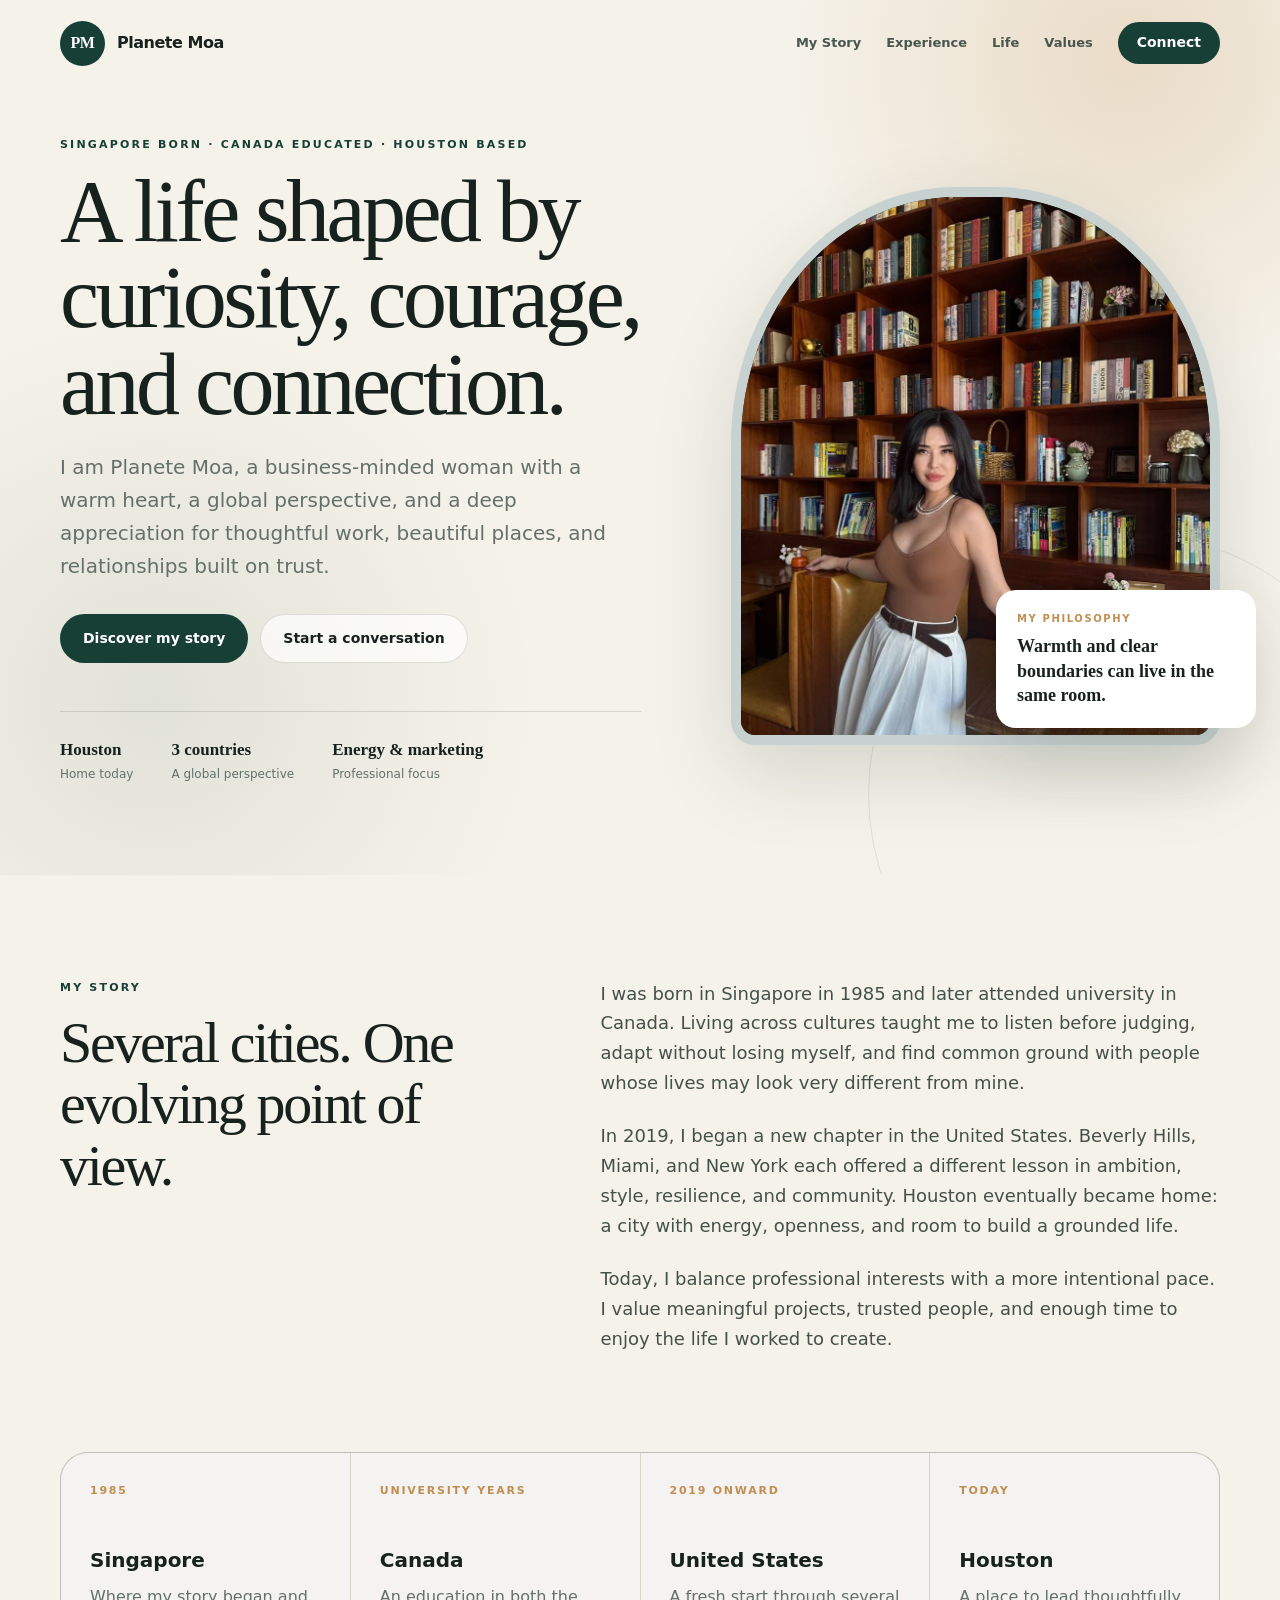
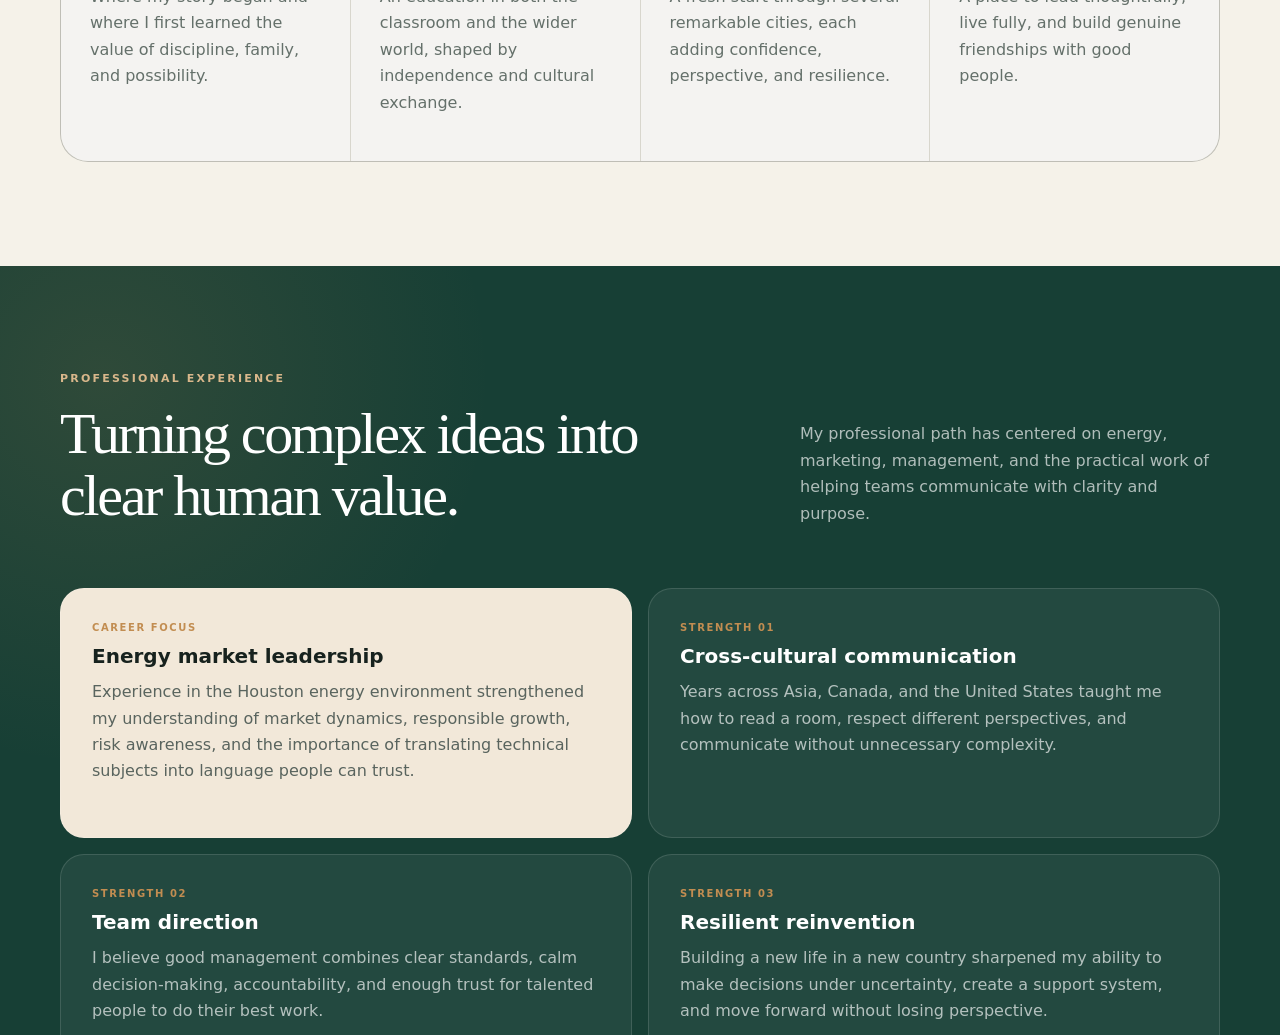
==== community/index.html @ be62682f "Publish community/index.html" ====
<!doctype html>
<html lang="en">
  <head>
    <meta charset="UTF-8" />
    <meta name="viewport" content="width=device-width, initial-scale=1.0" />
    <meta http-equiv="refresh" content="0; url=../#values" />
    <title>Planete Moa | Values</title>
    <link rel="canonical" href="../#values" />
  </head>
  <body>
    <p><a href="../#values">Continue to Planete Moa's personal website.</a></p>
  </body>
</html>
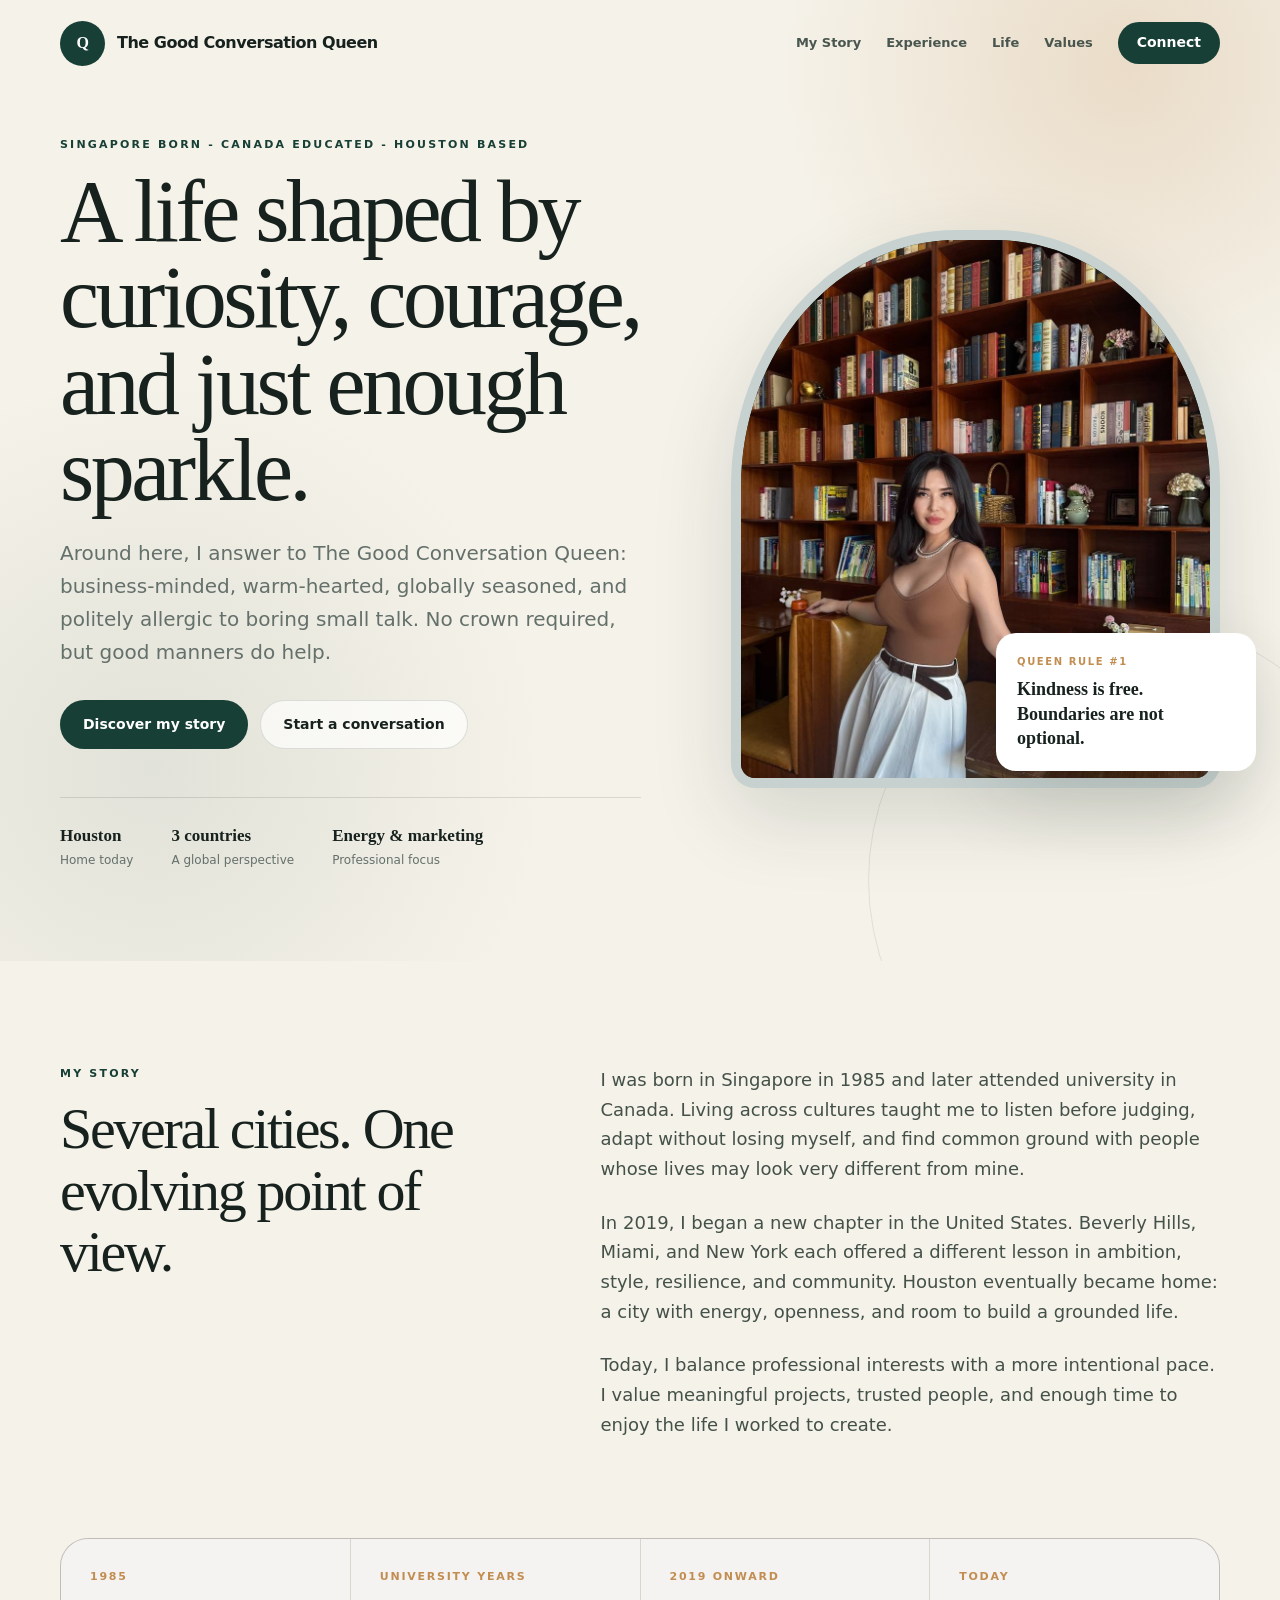
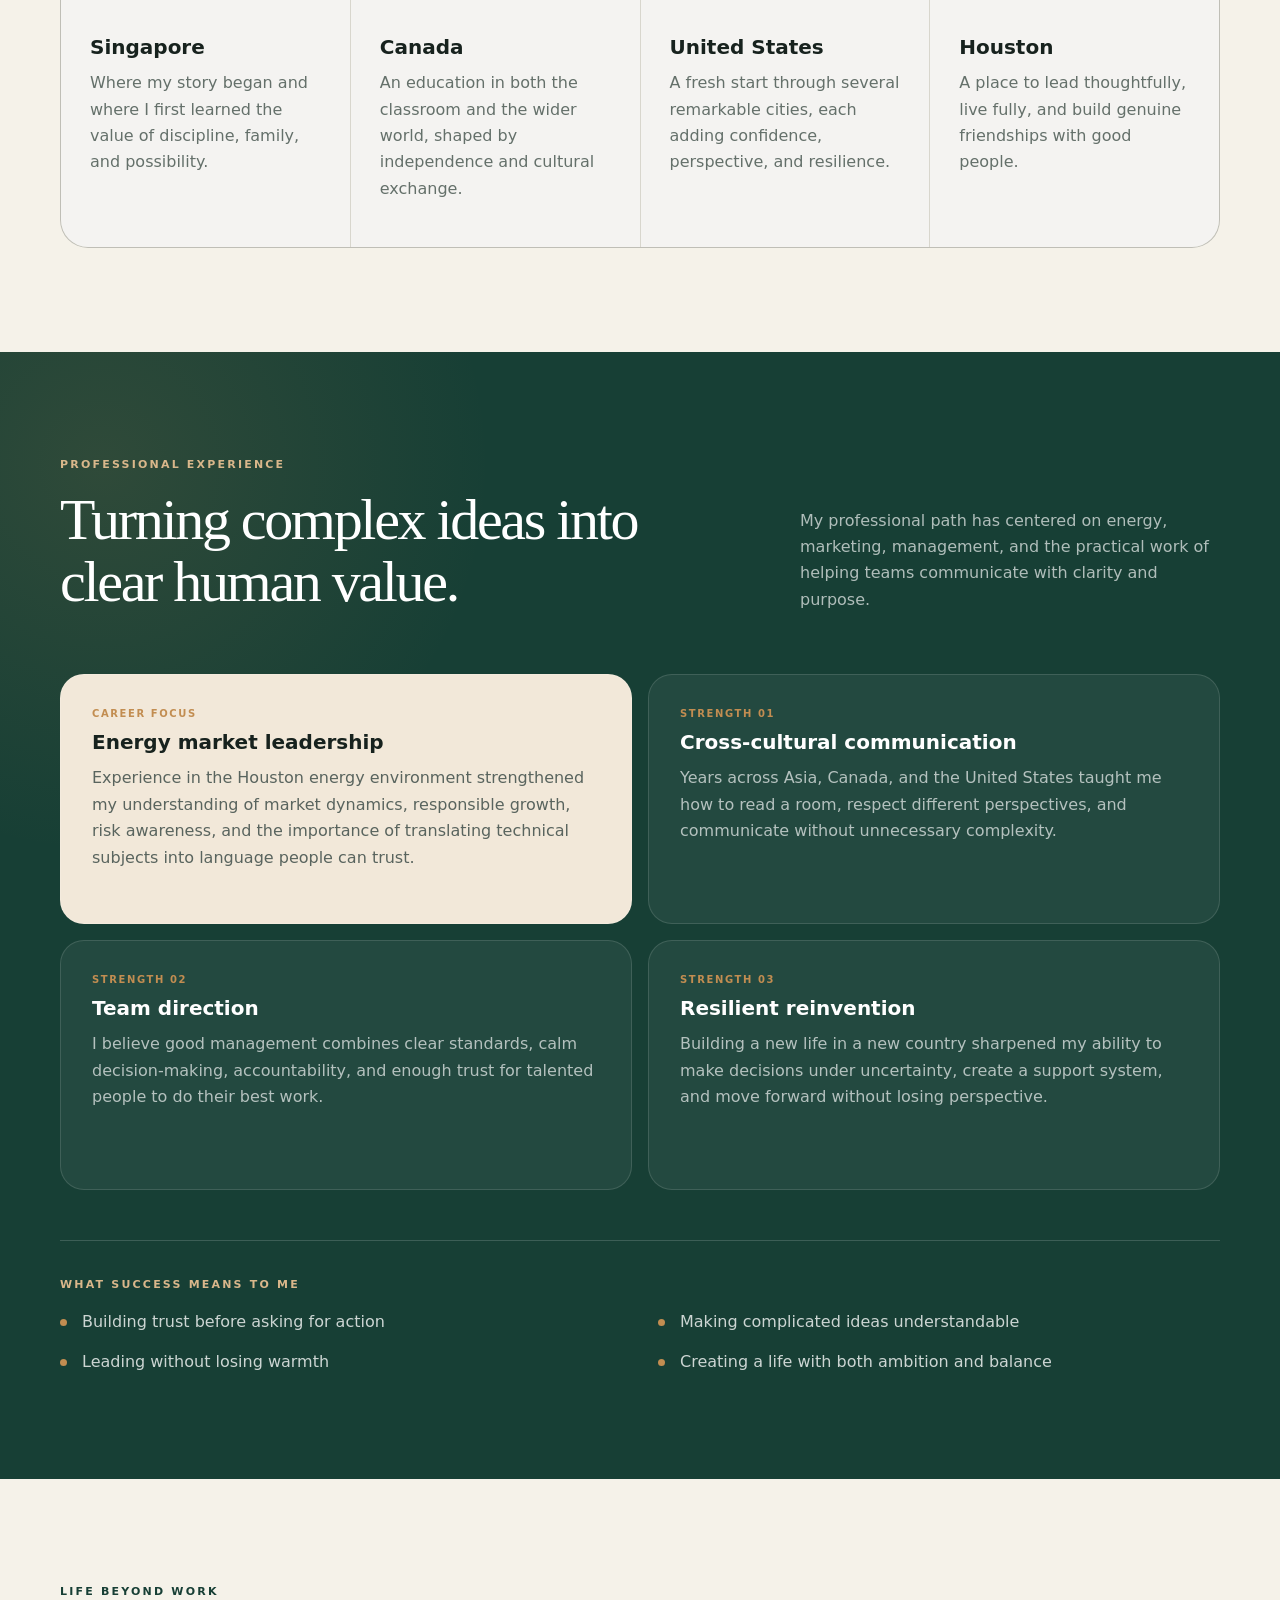
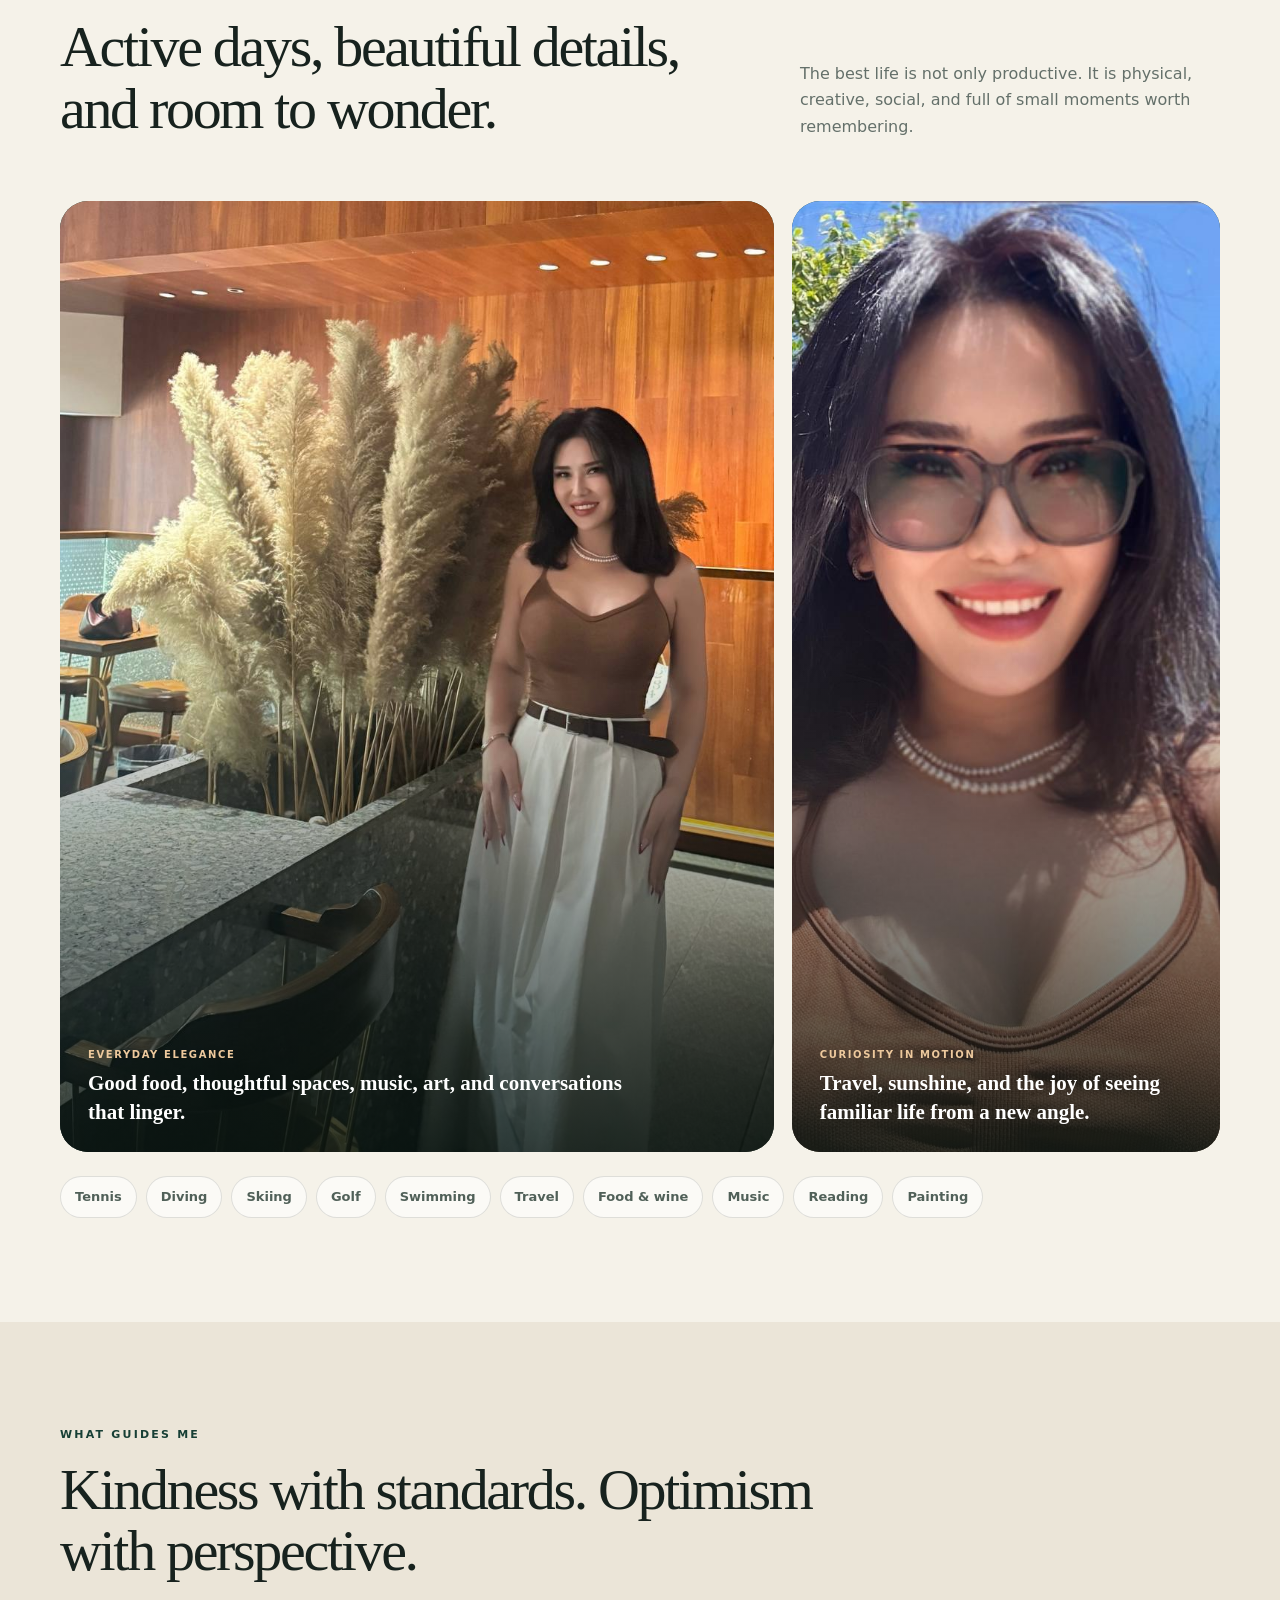
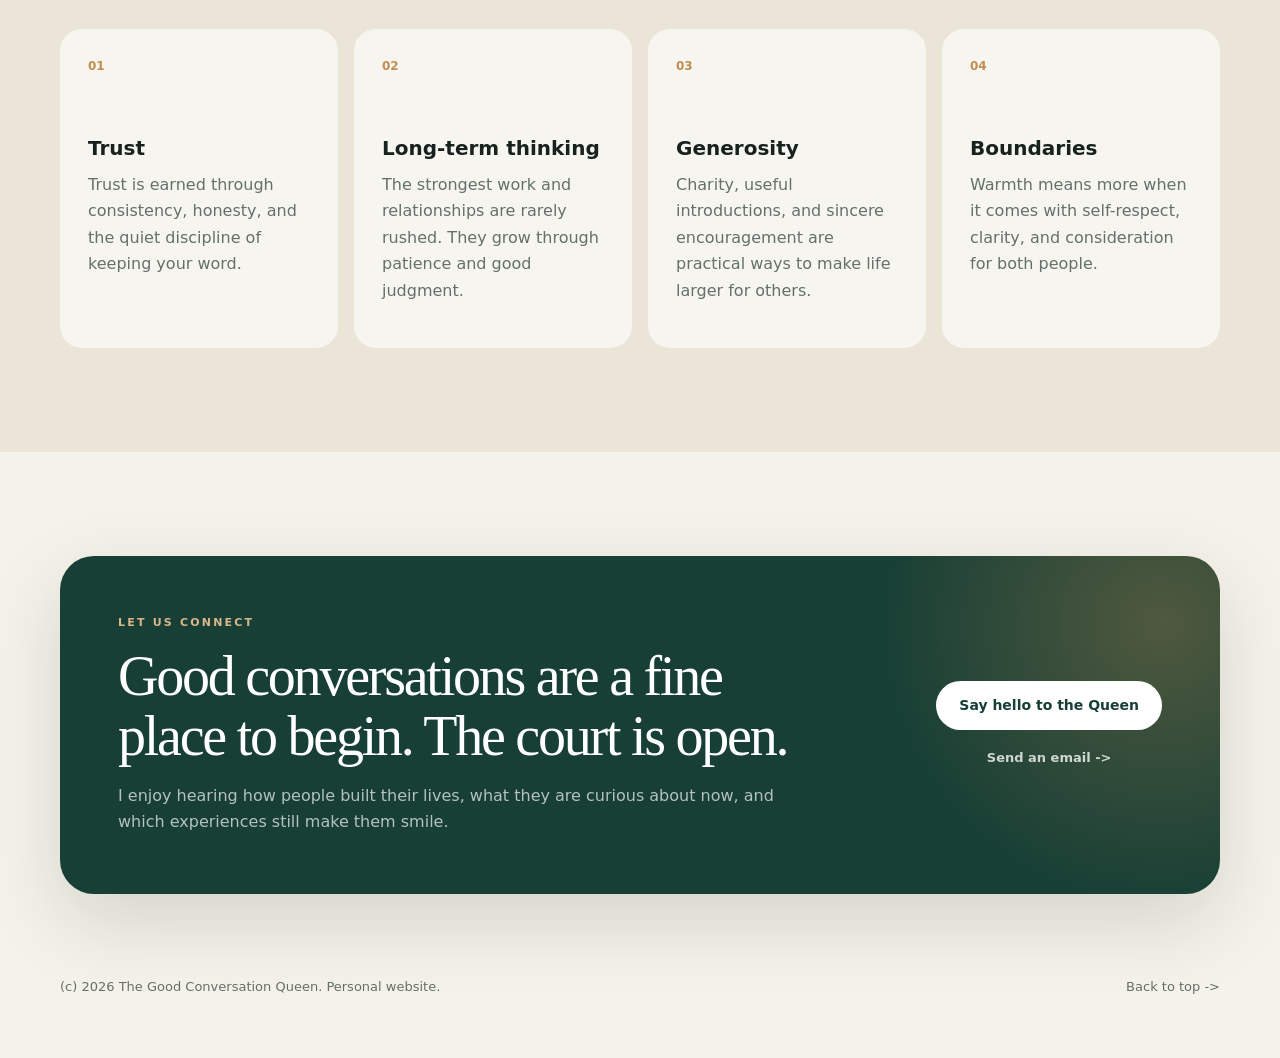
==== commit 75dc3c62: "Update queen tone and remove visible name from community/index.html" ====
--- a/community/index.html
+++ b/community/index.html
@@ -4,10 +4,10 @@
     <meta charset="UTF-8" />
     <meta name="viewport" content="width=device-width, initial-scale=1.0" />
     <meta http-equiv="refresh" content="0; url=../#values" />
-    <title>Planete Moa | Values</title>
+    <title>The Good Conversation Queen | Values</title>
     <link rel="canonical" href="../#values" />
   </head>
   <body>
-    <p><a href="../#values">Continue to Planete Moa's personal website.</a></p>
+    <p><a href="../#values">Continue to The Good Conversation Queen's personal website.</a></p>
   </body>
 </html>
